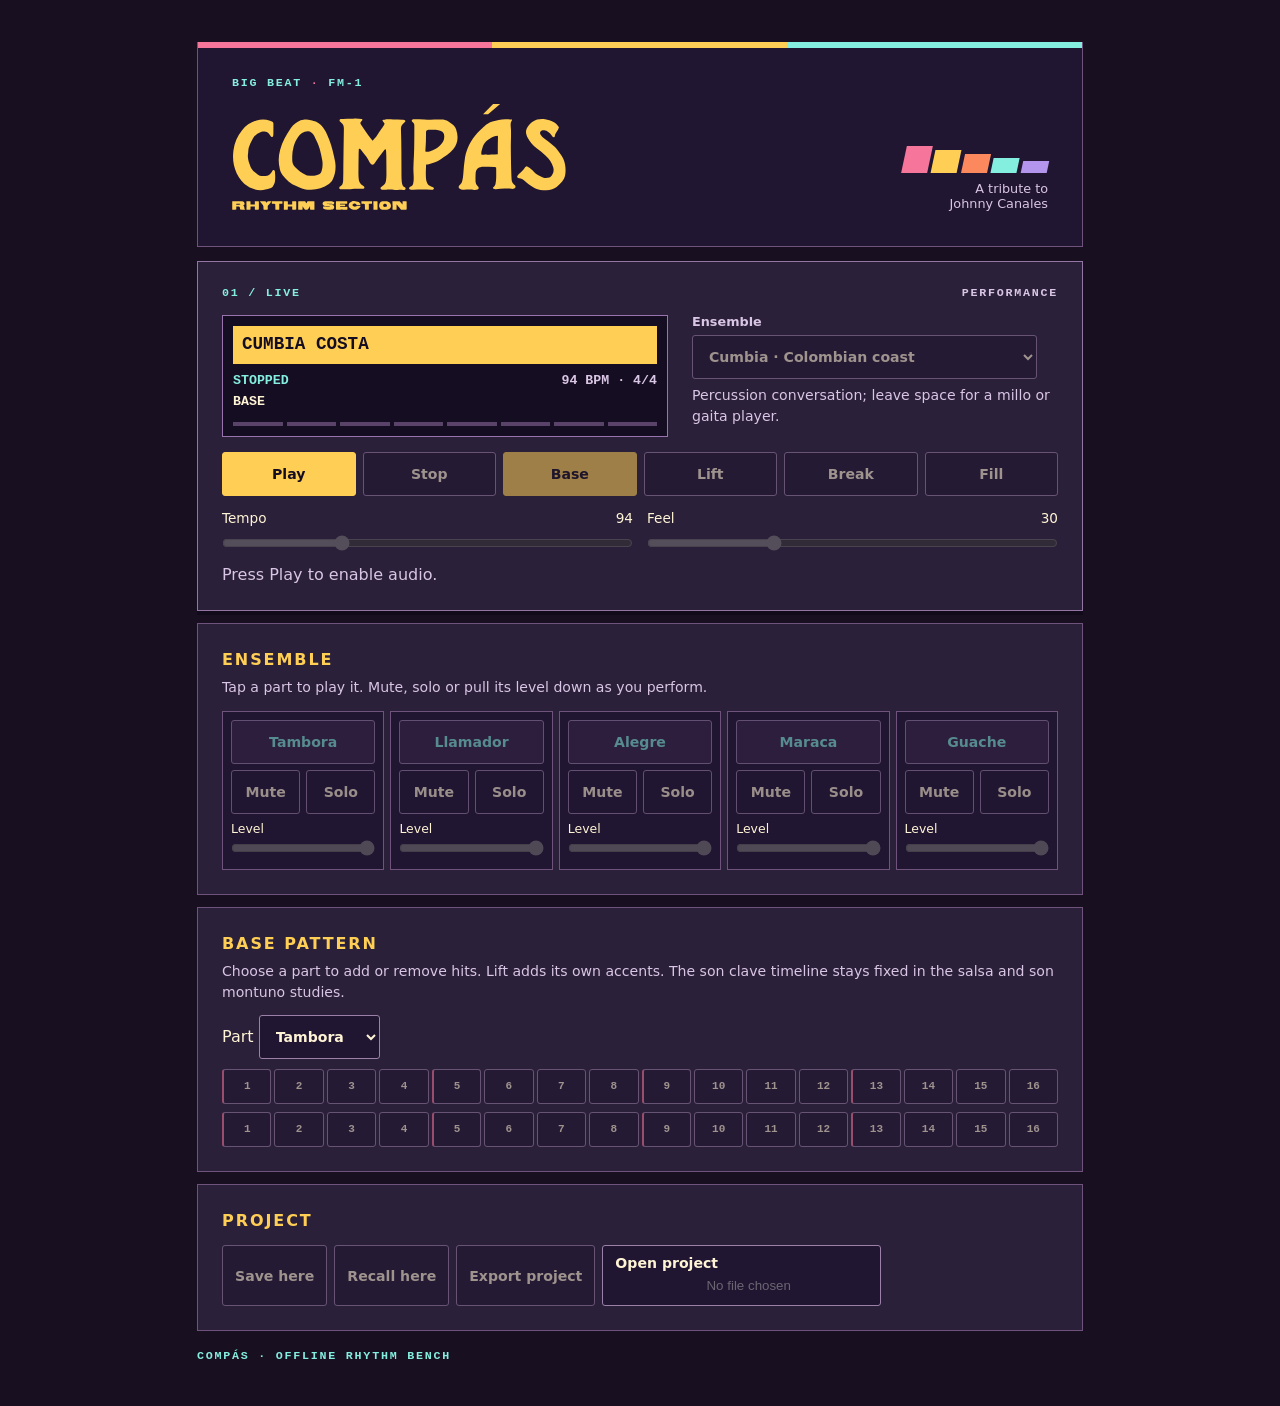
==== web/index.html @ 04116e07 "Release Compás 1.2 with matching source, notices and Hub card" ====
<!doctype html>
<html lang="en">
<head>
<meta charset="utf-8">
<meta name="viewport" content="width=device-width,initial-scale=1">
<title>Compás — FM-1 rhythm bench</title>
<link rel="stylesheet" href="panel.css">
<script type="module" src="panel.mjs"></script>
</head>
<body>
<main>
<header class="masthead">
  <div class="identity">
    <p class="edition">BIG BEAT <span>·</span> FM-1</p>
    <h1><img src="art/compas.svg" alt="Compás"></h1>
    <img class="rhythm-mark" src="art/rhythm-section.svg" alt="Rhythm Section">
  </div>
  <div class="channel">
    <div class="color-bars" aria-hidden="true"><i></i><i></i><i></i><i></i><i></i></div>
    <span class="dedication">A tribute to<br>Johnny Canales</span>
    <img class="tribute-portrait" src="art/johnny-canales.png" width="80" height="80" alt="" aria-hidden="true">
  </div>
</header>
<section class="face" aria-label="Performance controls">
  <div class="device-heading"><span>01 / LIVE</span><span>PERFORMANCE</span></div>
  <div class="top">
    <div class="lcd" aria-label="Machine display"><strong id="study-title">CUMBIA COSTA</strong><span id="transport">STOPPED</span><span id="arrangement">BASE</span><span id="readout">94 BPM · 4/4</span><div id="beat-lamps" aria-hidden="true"></div></div>
    <div class="instrument"><label for="study">Ensemble</label><select id="study" disabled></select><p id="description"></p>
    <label for="clave" id="clave-row" hidden>Son clave <select id="clave" disabled><option value="0">3–2</option><option value="1">2–3</option></select></label>
    <label for="root" id="root-row" hidden>Root <select id="root" disabled></select></label></div>
  </div>
  <div class="transport" aria-label="Transport and sections">
    <button id="play" class="primary">Play</button><button id="stop" disabled>Stop</button>
    <button data-section="0" aria-pressed="true" disabled>Base</button><button data-section="1" aria-pressed="false" disabled>Lift</button><button data-section="2" aria-pressed="false" disabled>Break</button>
    <button id="fill" aria-pressed="false" disabled>Fill</button>
  </div>
  <div class="knobs">
    <label>Tempo <output id="tempo-value">94</output><input id="tempo" type="range" min="60" max="180" value="94" disabled></label>
    <label>Feel <output id="feel-value">30</output><input id="feel" type="range" min="0" max="100" value="30" disabled></label>
  </div>
  <p id="notice" role="status" aria-live="polite">Press Play to enable audio.</p>
</section>
<section class="mix" aria-label="Parts and mixer">
<h2>Ensemble</h2><p class="small">Tap a part to play it. Mute, solo or pull its level down as you perform.</p>
<div id="parts"></div>
</section>
<section class="edit" aria-label="Step editor">
<h2>Base pattern</h2><p class="small">Choose a part to add or remove hits. Lift adds its own accents. The son clave timeline stays fixed in the salsa and son montuno studies.</p>
<label>Part <select id="edit-part"></select></label>
<div id="steps"></div>
</section>
<section class="project" aria-label="Project controls">
<h2>Project</h2>
<div class="transport">
<button id="save" disabled>Save here</button><button id="load" disabled>Recall here</button><button id="export" disabled>Export project</button>
<label class="file">Open project <input id="import" type="file" accept=".cps,application/octet-stream" disabled></label>
</div>
</section>
<footer>COMPÁS · OFFLINE RHYTHM BENCH</footer>
</main>
</body>
</html>
---- web/panel.css ----
:root {
  color-scheme: dark;
  --night:#211631; --ink:#fff4d5; --plum:#382649; --panel:#2b2039; --muted:#d9c5e5;
  --line:#6f537c; --gold:#ffcf55; --pink:#f6769b; --mint:#84eedf; --black:#150d21;
}
* { box-sizing:border-box }
body {
  margin:0; color:var(--ink); background:#181020;
  font:16px/1.45 system-ui,sans-serif;
}
main { width:min(970px,100%); margin:auto; padding:clamp(14px,4vw,42px) }
.masthead {
  position:relative; display:flex; justify-content:space-between; align-items:end;
  gap:18px; margin-bottom:14px; padding:clamp(16px,4vw,34px);
  overflow:hidden; border:1px solid var(--line); border-top:0; background:var(--night);
}
.masthead::before {
  content:""; position:absolute; inset:0 0 auto; height:6px;
  background:linear-gradient(90deg,var(--pink) 33.3%,var(--gold) 33.3% 66.6%,var(--mint) 66.6%);
}
.edition,.device-heading,footer {
  color:var(--mint); font:750 .73rem/1.3 ui-monospace,monospace; letter-spacing:.15em;
}
.edition { margin:0 0 12px }
.edition span { color:var(--pink) }
.identity { flex:1; min-width:0 }
h1 { margin:0 0 8px }
h1 img { display:block; width:min(100%,335px); height:auto }
.rhythm-mark { display:block; width:min(76%,175px); height:auto; margin:9px 0 2px }
.channel { position:relative; flex:none; width:clamp(74px,17vw,144px); text-align:right }
.color-bars { height:27px; display:flex; gap:3px; margin-bottom:8px; align-items:end }
.color-bars i { flex:1; height:100%; background:var(--pink); transform:skewX(-12deg) }
.color-bars i:nth-child(2) { height:86%; background:var(--gold) }
.color-bars i:nth-child(3) { height:72%; background:#fc895e }
.color-bars i:nth-child(4) { height:57%; background:var(--mint) }
.color-bars i:nth-child(5) { height:43%; background:#b395ed }
.dedication { display:block; color:var(--muted); font-size:clamp(.64rem,1.8vw,.8rem); line-height:1.2 }
.tribute-portrait {
  position:absolute; width:min(100%,80px); height:auto; right:0; bottom:24px;
  opacity:0; pointer-events:none; background:var(--ink); border-radius:50% 50% 3px 3px;
}
.on-air .tribute-portrait { opacity:1 }
section { padding:clamp(12px,3vw,24px); border:1px solid var(--line); margin-bottom:12px; background:var(--panel) }
.face { border-color:#9376a3; box-shadow:0 4px 0 #100a1a }
.device-heading { display:flex; justify-content:space-between; margin-bottom:12px }
.device-heading span:last-child { color:var(--muted) }
.top { display:flex; gap:clamp(12px,3vw,24px); align-items:center; flex-wrap:wrap }
.lcd {
  flex:1 1 285px; min-width:0; background:var(--black); color:var(--mint);
  border:1px solid #9873ae; display:grid; grid-template-columns:minmax(0,1fr) auto;
  align-content:center; column-gap:8px; row-gap:4px; padding:10px; font:700 .83rem/1.25 ui-monospace,monospace;
}
.lcd strong {
  grid-column:1/-1; display:block; font-size:1.1rem; color:var(--black);
  background:var(--gold); padding:8px 9px; margin-bottom:5px;
}
#transport { color:var(--mint) }
#arrangement { grid-column:1/-1; grid-row:3; color:var(--ink); min-height:1.25em }
#readout { text-align:right; color:var(--muted) }
#beat-lamps { grid-column:1/-1; display:flex; gap:4px; margin-top:8px }
#beat-lamps i { background:#594369; height:4px; flex:1 }
#beat-lamps i.lit { background:var(--gold) }
.instrument { flex:1 1 205px }
.instrument > label { font-weight:700 }
.instrument > label:first-child { display:block; color:var(--muted); margin-bottom:4px; font-size:.8rem }
h2 { color:var(--gold); font-size:1rem; text-transform:uppercase; letter-spacing:.12em; margin:0 0 4px }
#description,.small { color:var(--muted); font-size:.88rem; margin:6px 0 13px }
button,select,.file {
  font:750 .88rem system-ui,sans-serif; background:var(--night); color:var(--ink);
  padding:9px 12px; min-height:44px; border:1px solid #9b80a8; border-radius:3px;
}
button:not(:disabled),select:not(:disabled),.file { cursor:pointer }
select { max-width:100% }
button:disabled,input:disabled,select:disabled { opacity:.54 }
:focus-visible { outline:2px solid var(--mint); outline-offset:3px }
.primary,[aria-pressed=true] { background:var(--gold); color:var(--black); border-color:var(--gold) }
#fill:not(:disabled) { background:var(--pink); color:var(--black); border-color:var(--pink) }
#fill[aria-pressed=true],.queued { border-color:var(--mint)!important; box-shadow:inset 0 -4px var(--mint) }
.transport,.knobs { display:flex; gap:7px; flex-wrap:wrap; margin-top:13px }
.face .transport { display:grid; grid-template-columns:repeat(6,minmax(0,1fr)) }
.face .transport button { padding-inline:4px }
.knobs { gap:14px }
.knobs label { flex:1; display:grid; grid-template-columns:1fr auto; gap:4px; font-size:.85rem }
.knobs input { grid-column:span 2 }
input[type=range] { accent-color:var(--mint); margin:2px 0; width:100% }
#notice { color:var(--muted); margin:10px 0 0; min-height:1.45em }
#parts { display:grid; grid-template-columns:repeat(auto-fit,minmax(126px,1fr)); gap:6px }
.part { display:grid; grid-template-columns:1fr 1fr; gap:6px; padding:8px; border:1px solid var(--line); background:var(--night) }
.part[hidden] { display:none }
.part .pad,.part label { grid-column:span 2 }
.part button { padding:6px }
.part label { font-size:.78rem }
.pad { background:var(--plum); color:var(--mint) }
.pad:active { background:var(--mint); color:var(--black) }
.dim { opacity:.72 }
#steps { display:grid; gap:8px; margin-top:10px }
.bar { display:grid; grid-template-columns:repeat(16,minmax(0,1fr)); gap:3px }
.bar.short { grid-template-columns:repeat(8,minmax(0,1fr)) }
.step { padding:0; min-height:35px; font:700 11px ui-monospace,monospace }
.step.beat { border-left:2px solid var(--pink) }
.step.now { outline:2px solid var(--mint); outline-offset:-2px }
.file { display:flex; flex-direction:column; gap:4px; max-width:100% }
.file input { max-width:100% }
footer { margin-top:18px }
@media(max-width:500px) {
  .face .transport { grid-template-columns:repeat(3,minmax(0,1fr)) }
  .lcd { font-size:.75rem }
}
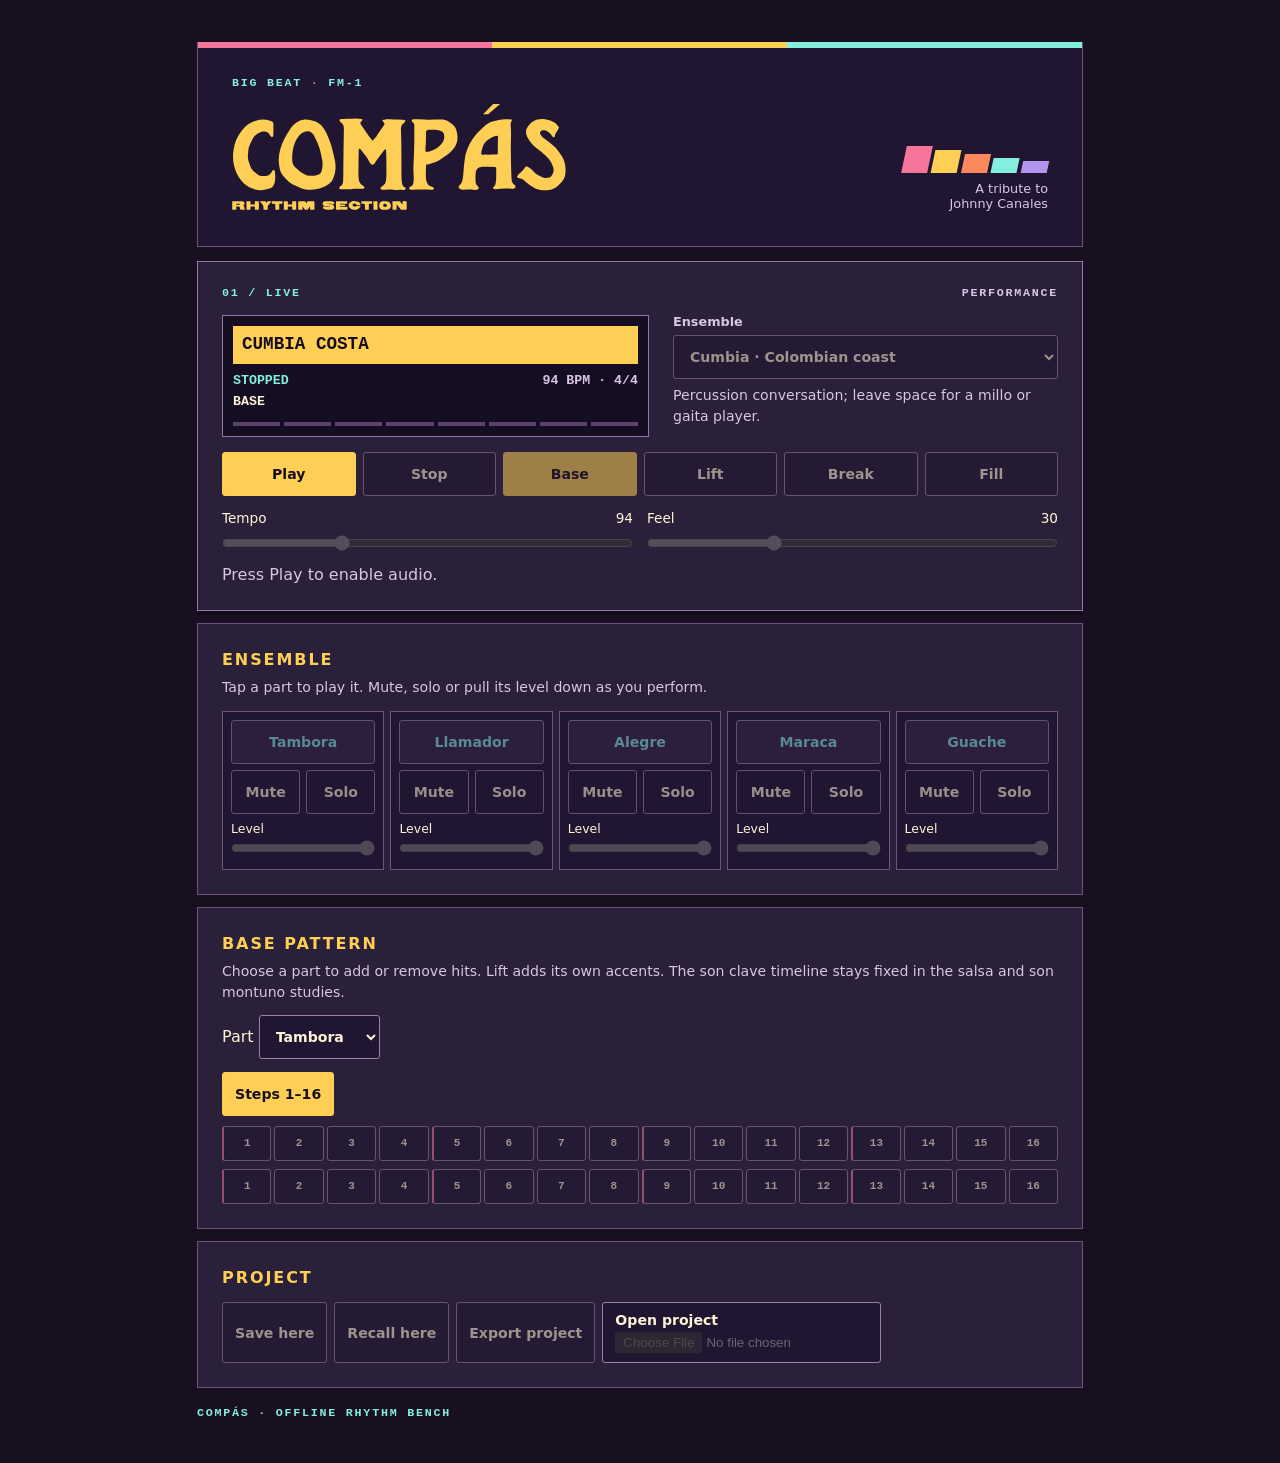
==== commit c89ab66a: "Prepare Compas 1.3 public source" ====
--- a/web/index.html
+++ b/web/index.html
@@ -47,6 +47,7 @@
 <section class="edit" aria-label="Step editor">
 <h2>Base pattern</h2><p class="small">Choose a part to add or remove hits. Lift adds its own accents. The son clave timeline stays fixed in the salsa and son montuno studies.</p>
 <label>Part <select id="edit-part"></select></label>
+<div id="step-pages" class="transport" aria-label="Step editor pages" hidden></div>
 <div id="steps"></div>
 </section>
 <section class="project" aria-label="Project controls">
